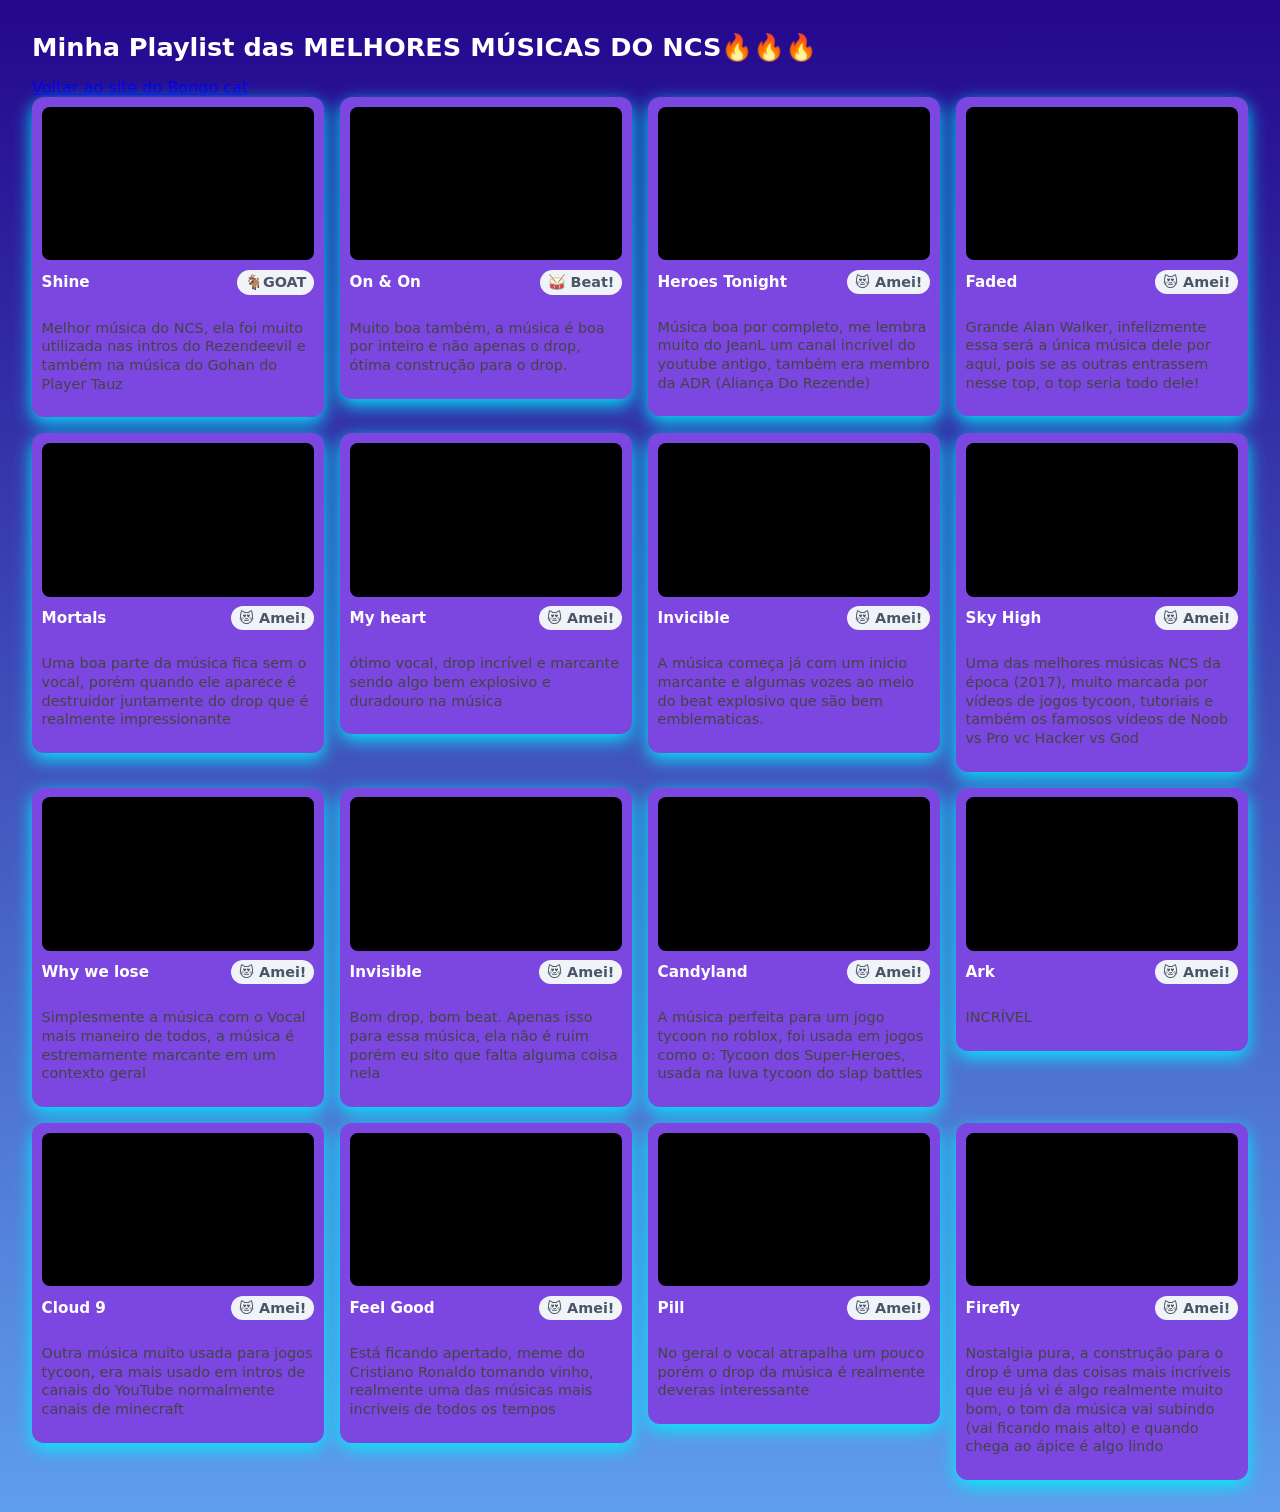
==== galeria2.html @ 537287eb "Add files via upload" ====
<!doctype html>
<html lang="pt-BR">
<head>
  <meta charset="utf-8" />
  <meta name="viewport" content="width=device-width,initial-scale=1" />
  <title>Galeria Bongo Cat</title>
  <link rel="stylesheet" href="style2.css">
</head>
<body>
  <h1>Minha Playlist das MELHORES MÚSICAS DO NCS🔥🔥🔥 </h1>
  <a href="index.html">Voltar ao site do Bongo cat</a>

  <section class="grid">
    

    <article class="card">
      <div class="video-wrap">
        <iframe width="560" height="315" src="https://www.youtube.com/embed/n4tK7LYFxI0?si=qjoF0cGvCEjLDFzX" title="YouTube video player" frameborder="0" allow="accelerometer; autoplay; clipboard-write; encrypted-media; gyroscope; picture-in-picture; web-share" referrerpolicy="strict-origin-when-cross-origin" allowfullscreen></iframe>
      </div>
      <div class="meta">
        <div class="title">Shine</div>
        <div class="badge">🐐GOAT</div>
      </div>
      <p class="desc">Melhor música do NCS, ela foi muito utilizada nas intros do Rezendeevil e também na música do Gohan do Player Tauz</p>
    </article>

    <article class="card">
      <div class="video-wrap">
        <iframe width="560" height="315" src="https://www.youtube.com/embed/K4DyBUG242c?si=FsmmfE1K2RCcrgMc" title="YouTube video player" frameborder="0" allow="accelerometer; autoplay; clipboard-write; encrypted-media; gyroscope; picture-in-picture; web-share" referrerpolicy="strict-origin-when-cross-origin" allowfullscreen></iframe>
      </div>
      <div class="meta">
        <div class="title">On & On</div>
        <div class="badge">🥁 Beat!</div>
      </div>
      <p class="desc">Muito boa também, a música é boa por inteiro e não apenas o drop, ótima construção para o drop.</p>
    </article>

    <article class="card">
      <div class="video-wrap">
        <iframe width="560" height="315" src="https://www.youtube.com/embed/3nQNiWdeH2Q?si=OPvOaDDjgf_zjBnS" title="YouTube video player" frameborder="0" allow="accelerometer; autoplay; clipboard-write; encrypted-media; gyroscope; picture-in-picture; web-share" referrerpolicy="strict-origin-when-cross-origin" allowfullscreen></iframe>
      </div>
      <div class="meta">
        <div class="title">Heroes Tonight</div>
        <div class="badge">😻 Amei!</div>
      </div>
      <p class="desc">Música boa por completo, me lembra muito do JeanL um canal incrível do youtube antigo, também era membro da ADR (Aliança Do Rezende)</p>
    </article>

    <article class="card">
      <div class="video-wrap">
        <iframe width="560" height="315" src="https://www.youtube.com/embed/D9syciL3Xsg?si=5aVIG5CD-E0vYFy-" title="YouTube video player" frameborder="0" allow="accelerometer; autoplay; clipboard-write; encrypted-media; gyroscope; picture-in-picture; web-share" referrerpolicy="strict-origin-when-cross-origin" allowfullscreen></iframe>
      </div>
      <div class="meta">
        <div class="title">Faded</div>
        <div class="badge">😻 Amei!</div>
      </div>
      <p class="desc">Grande Alan Walker, infelizmente essa será a única música dele por aqui, pois se as outras entrassem nesse top, o top seria todo dele!</p>
    </article>

    <article class="card">
      <div class="video-wrap">
        <iframe width="560" height="315" src="https://www.youtube.com/embed/yJg-Y5byMMw?si=tSRZ04fV1cmZshqr" title="YouTube video player" frameborder="0" allow="accelerometer; autoplay; clipboard-write; encrypted-media; gyroscope; picture-in-picture; web-share" referrerpolicy="strict-origin-when-cross-origin" allowfullscreen></iframe>
      </div>
      <div class="meta">
        <div class="title">Mortals</div>
        <div class="badge">😻 Amei!</div>
      </div>
      <p class="desc">Uma boa parte da música fica sem o vocal, porém quando ele aparece é destruidor juntamente do drop que é realmente impressionante</p>
    </article>

    <article class="card">
      <div class="video-wrap">
        <iframe width="560" height="315" src="https://www.youtube.com/embed/jK2aIUmmdP4?si=5fHH47980XlMYDgi" title="YouTube video player" frameborder="0" allow="accelerometer; autoplay; clipboard-write; encrypted-media; gyroscope; picture-in-picture; web-share" referrerpolicy="strict-origin-when-cross-origin" allowfullscreen></iframe>
      </div>
      <div class="meta">
        <div class="title">My heart</div>
        <div class="badge">😻 Amei!</div>
      </div>
      <p class="desc">ótimo vocal, drop incrível e marcante sendo algo bem explosivo e duradouro na música</p>
    </article>

    <article class="card">
      <div class="video-wrap">
        <iframe width="560" height="315" src="https://www.youtube.com/embed/J2X5mJ3HDYE?si=67GZU5_n313Vg1JZ" title="YouTube video player" frameborder="0" allow="accelerometer; autoplay; clipboard-write; encrypted-media; gyroscope; picture-in-picture; web-share" referrerpolicy="strict-origin-when-cross-origin" allowfullscreen></iframe>
      </div>
      <div class="meta">
        <div class="title">Invicible</div>
        <div class="badge">😻 Amei!</div>
      </div>
      <p class="desc">A música começa já com um inicio marcante e algumas vozes ao meio do beat explosivo que são bem emblematicas.</p>
    </article>

    <article class="card">
      <div class="video-wrap">
        <iframe width="560" height="315" src="https://www.youtube.com/embed/TW9d8vYrVFQ?si=wB1m5txZXKMmGxUn" title="YouTube video player" frameborder="0" allow="accelerometer; autoplay; clipboard-write; encrypted-media; gyroscope; picture-in-picture; web-share" referrerpolicy="strict-origin-when-cross-origin" allowfullscreen></iframe>
      </div>
      <div class="meta">
        <div class="title">Sky High</div>
        <div class="badge">😻 Amei!</div>
      </div>
      <p class="desc">Uma das melhores músicas NCS da época (2017), muito marcada por vídeos de jogos tycoon, tutoriais e também os famosos vídeos de Noob vs Pro vc Hacker vs God</p>
    </article>

    <article class="card">
      <div class="video-wrap">
        <iframe width="560" height="315" src="https://www.youtube.com/embed/zyXmsVwZqX4?si=Ryr1TlpgqISbt6NC" title="YouTube video player" frameborder="0" allow="accelerometer; autoplay; clipboard-write; encrypted-media; gyroscope; picture-in-picture; web-share" referrerpolicy="strict-origin-when-cross-origin" allowfullscreen></iframe>
      </div>
      <div class="meta">
        <div class="title">Why we lose</div>
        <div class="badge">😻 Amei!</div>
      </div>
      <p class="desc">Simplesmente a música com o Vocal mais maneiro de todos, a música é estremamente marcante em um contexto geral</p>
    </article>


    <article class="card">
      <div class="video-wrap">
        <iframe width="560" height="315" src="https://www.youtube.com/embed/QglaLzo_aPk?si=str_RnuCPkO3FTLL" title="YouTube video player" frameborder="0" allow="accelerometer; autoplay; clipboard-write; encrypted-media; gyroscope; picture-in-picture; web-share" referrerpolicy="strict-origin-when-cross-origin" allowfullscreen></iframe>
      </div>
      <div class="meta">
        <div class="title">Invisible</div>
        <div class="badge">😻 Amei!</div>
      </div>
      <p class="desc">Bom drop, bom beat. Apenas isso para essa música, ela não é ruim porém eu sito que falta alguma coisa nela</p>
    </article>

    <article class="card">
      <div class="video-wrap">
        <iframe width="560" height="315" src="https://www.youtube.com/embed/bJ-ldzTkJEA?si=TNCsg9K-PpxHWqKp" title="YouTube video player" frameborder="0" allow="accelerometer; autoplay; clipboard-write; encrypted-media; gyroscope; picture-in-picture; web-share" referrerpolicy="strict-origin-when-cross-origin" allowfullscreen></iframe>
      </div>
      <div class="meta">
        <div class="title">Candyland</div>
        <div class="badge">😻 Amei!</div>
      </div>
      <p class="desc">A música perfeita para um jogo tycoon no roblox, foi usada em jogos como o: Tycoon dos Super-Heroes, usada na luva tycoon do slap battles</p>
    </article>

    <article class="card">
      <div class="video-wrap">
        <iframe width="560" height="315" src="https://www.youtube.com/embed/IVSDjqQnnuY?si=Ltje0Azjz-duR8HP" title="YouTube video player" frameborder="0" allow="accelerometer; autoplay; clipboard-write; encrypted-media; gyroscope; picture-in-picture; web-share" referrerpolicy="strict-origin-when-cross-origin" allowfullscreen></iframe>
      </div>
      <div class="meta">
        <div class="title">Ark</div>
        <div class="badge">😻 Amei!</div>
      </div>
      <p class="desc">INCRÍVEL</p>
    </article>

    <article class="card">
      <div class="video-wrap">
        <iframe width="560" height="315" src="https://www.youtube.com/embed/FZa2yA7r-T0?si=RH-A7gUJEWbYT_im" title="YouTube video player" frameborder="0" allow="accelerometer; autoplay; clipboard-write; encrypted-media; gyroscope; picture-in-picture; web-share" referrerpolicy="strict-origin-when-cross-origin" allowfullscreen></iframe>
      </div>
      <div class="meta">
        <div class="title">Cloud 9</div>
        <div class="badge">😻 Amei!</div>
      </div>
      <p class="desc">Outra música muito usada para jogos tycoon, era mais usado em intros de canais do YouTube normalmente canais de minecraft</p>
    </article>

    <article class="card">
      <div class="video-wrap">
       <iframe width="560" height="315" src="https://www.youtube.com/embed/q1ULJ92aldE?si=xe6TiMQzgdZ5TcHd" title="YouTube video player" frameborder="0" allow="accelerometer; autoplay; clipboard-write; encrypted-media; gyroscope; picture-in-picture; web-share" referrerpolicy="strict-origin-when-cross-origin" allowfullscreen></iframe>
      </div>
      <div class="meta">
        <div class="title">Feel Good</div>
        <div class="badge">😻 Amei!</div>
      </div>
      <p class="desc">Está ficando apertado, meme do Cristiano Ronaldo tomando vinho, realmente uma das músicas mais incriveis de todos os tempos</p>
    </article>

    <article class="card">
      <div class="video-wrap">
       <iframe width="560" height="315" src="https://www.youtube.com/embed/CLiXUT3MS34?si=ECvn88Nxop3xTb1G" title="YouTube video player" frameborder="0" allow="accelerometer; autoplay; clipboard-write; encrypted-media; gyroscope; picture-in-picture; web-share" referrerpolicy="strict-origin-when-cross-origin" allowfullscreen></iframe>
      </div>
      <div class="meta">
        <div class="title">Pill</div>
        <div class="badge">😻 Amei!</div>
      </div>
      <p class="desc">No geral o vocal atrapalha um pouco porém o drop da música é realmente deveras interessante</p>
    </article>

    <article class="card">
      <div class="video-wrap">
       <iframe width="560" height="315" src="https://www.youtube.com/embed/x_OwcYTNbHs?si=M0toDhekFaIkirAV" title="YouTube video player" frameborder="0" allow="accelerometer; autoplay; clipboard-write; encrypted-media; gyroscope; picture-in-picture; web-share" referrerpolicy="strict-origin-when-cross-origin" allowfullscreen></iframe>
      </div>
      <div class="meta">
        <div class="title">Firefly</div>
        <div class="badge">😻 Amei!</div>
      </div>
      <p class="desc">Nostalgia pura, a construção para o drop é uma das coisas mais incríveis que eu já vi é algo realmente muito bom, o tom da música vai subindo (vai ficando mais alto) e quando chega ao ápice é algo lindo</p>
    </article>
   </section>
</body>
</html>
---- style2.css ----
:root{
  --gap: 1rem;
  --card-bg: #7c46e0;
  --radius: 12px;
}
body{
  font-family: system-ui, -apple-system, sans-serif;
  background: linear-gradient(180deg, #24078d, #5f9eec);
  margin: 0;
  padding: 2rem;
  color: #ffffff;
}

h1{ margin: 0 0 1rem 0; font-size: 1.6rem; }

.grid{
  display: grid;
  grid-template-columns: repeat(auto-fit, minmax(260px, 1fr));
  gap: var(--gap);
  align-items: start;
}

.card{
  background: var(--card-bg);
  border-radius: var(--radius);
  padding: 0.6rem;
  box-shadow: 0 6px 18px rgba(0, 238, 255, 0.952);
  transition: transform .18s ease;
  display: flex;
  flex-direction: column;
  gap: .6rem;
}
.card:hover{
  transform: translateY(-6px);
  box-shadow: 0 12px 30px rgba(15,20,30,0.12);
}

.video-wrap{
  position: relative;
  width: 100%;
  padding-top: 56.25%; /* Mantém proporção 16:9 */
  border-radius: calc(var(--radius) - 4px);
  overflow: hidden;
  background: #000;
}
/* O CSS abaixo garante que o iframe colado ocupe todo o espaço */
.video-wrap iframe{
  position: absolute;
  inset: 0;
  width: 100%;
  height: 100%;
  border: 0;
}

.meta{
  display:flex;
  justify-content: space-between;
  align-items: center;
  gap: .5rem;
  font-size: .95rem;
}
.title{ font-weight: 600; }

.desc{
  font-size: .9rem;
  color: #444;
  line-height: 1.3;
}

.badge{
  background: #f0f4f8;
  padding: .25rem .5rem;
  border-radius: 999px;
  font-size: 0.9rem;
  font-weight: 600;
  color: #4a5568;
}
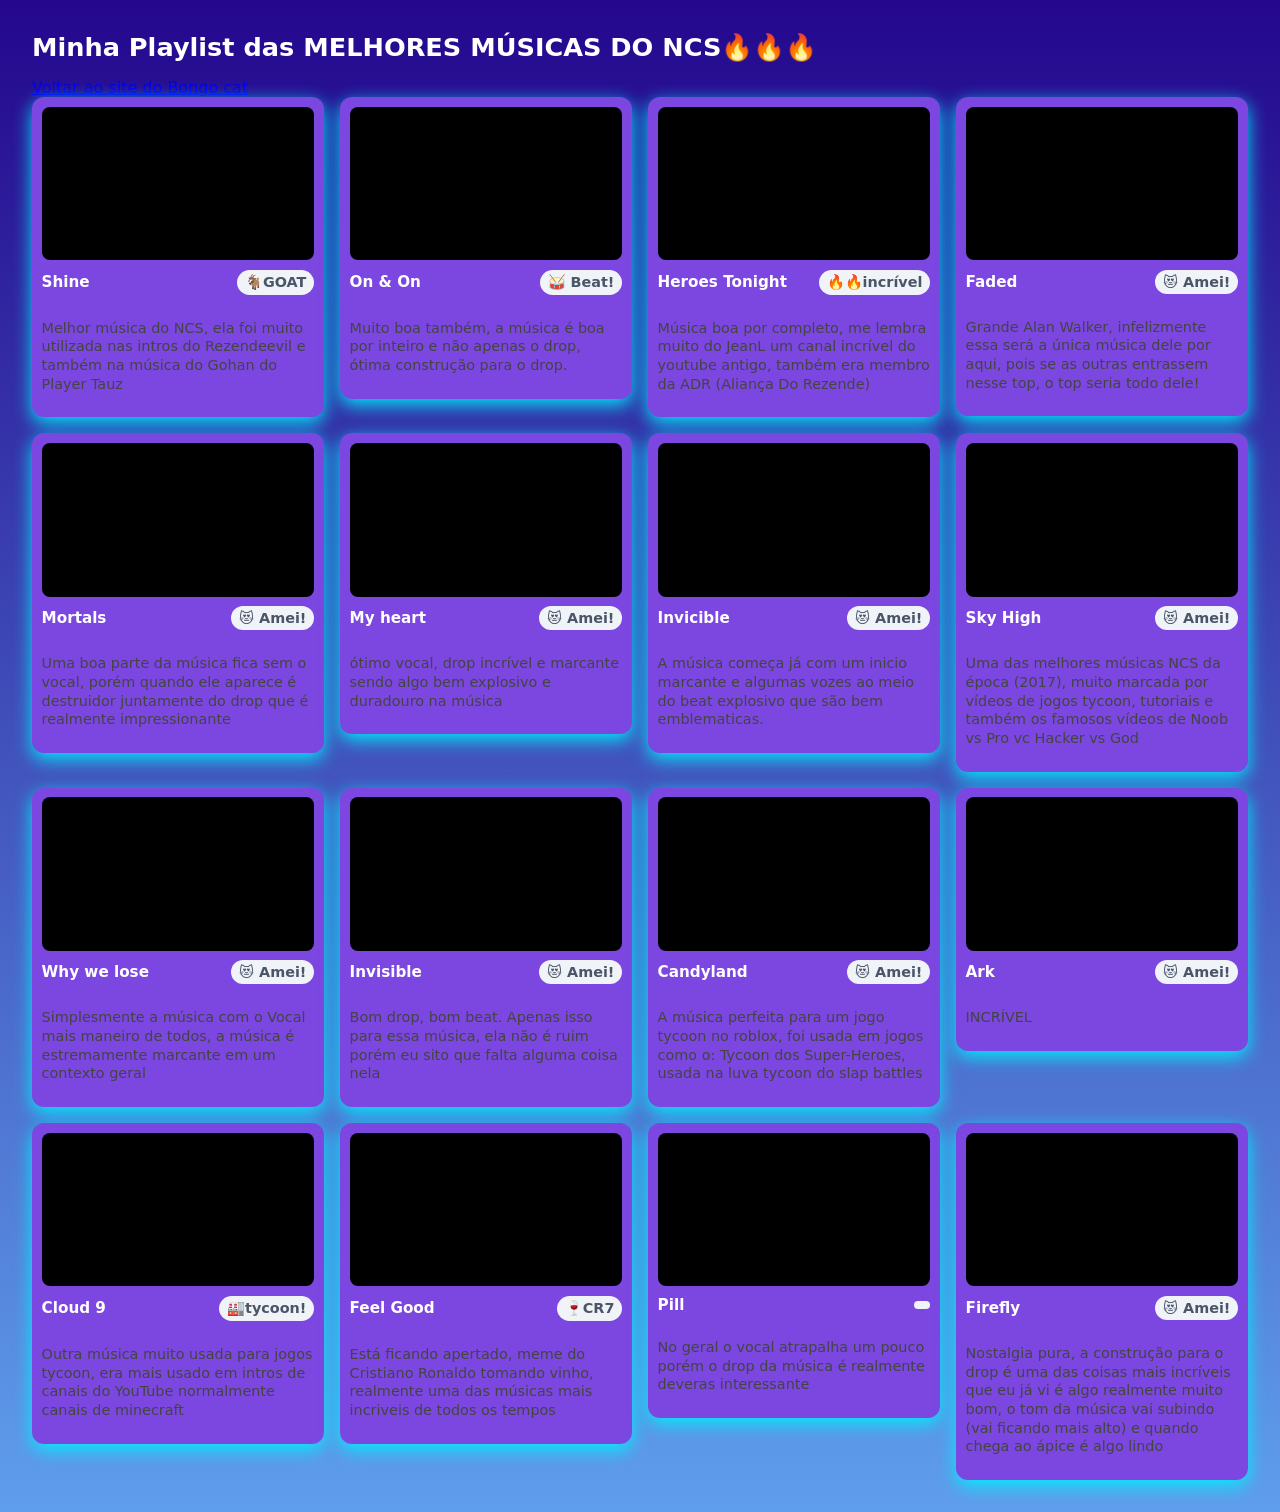
==== commit cdcb9e6f: "Fix HTML encoding issues in galeria2.html" ====
--- a/galeria2.html
+++ b/galeria2.html
@@ -41,7 +41,7 @@
       </div>
       <div class="meta">
         <div class="title">Heroes Tonight</div>
-        <div class="badge">😻 Amei!</div>
+        <div class="badge">🔥🔥incrível</div>
       </div>
       <p class="desc">Música boa por completo, me lembra muito do JeanL um canal incrível do youtube antigo, também era membro da ADR (Aliança Do Rezende)</p>
     </article>
@@ -152,7 +152,7 @@
       </div>
       <div class="meta">
         <div class="title">Cloud 9</div>
-        <div class="badge">😻 Amei!</div>
+        <div class="badge">🏭tycoon!</div>
       </div>
       <p class="desc">Outra música muito usada para jogos tycoon, era mais usado em intros de canais do YouTube normalmente canais de minecraft</p>
     </article>
@@ -163,7 +163,7 @@
       </div>
       <div class="meta">
         <div class="title">Feel Good</div>
-        <div class="badge">😻 Amei!</div>
+        <div class="badge">🍷CR7</div>
       </div>
       <p class="desc">Está ficando apertado, meme do Cristiano Ronaldo tomando vinho, realmente uma das músicas mais incriveis de todos os tempos</p>
     </article>
@@ -174,7 +174,7 @@
       </div>
       <div class="meta">
         <div class="title">Pill</div>
-        <div class="badge">😻 Amei!</div>
+        <div class="badge"></div>
       </div>
       <p class="desc">No geral o vocal atrapalha um pouco porém o drop da música é realmente deveras interessante</p>
     </article>
@@ -191,4 +191,4 @@
     </article>
    </section>
 </body>
-</html>              +</html>              
